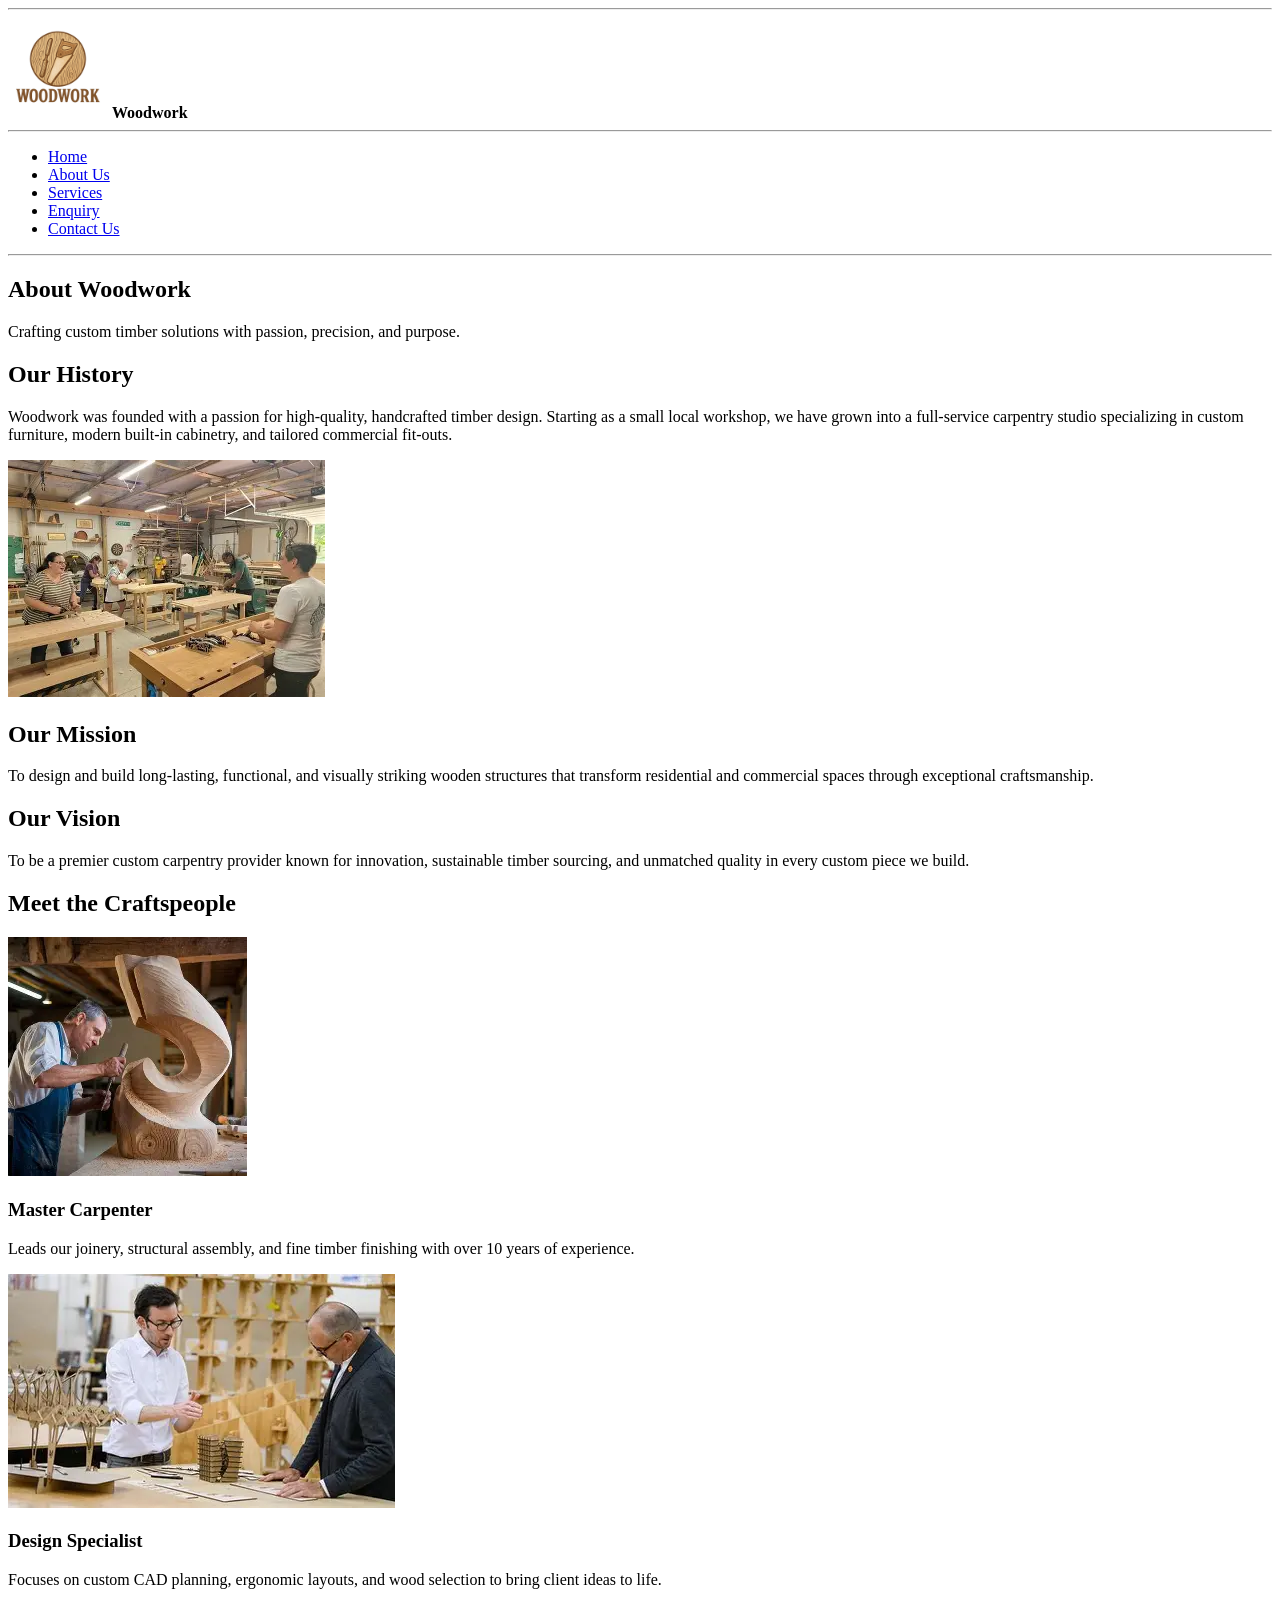
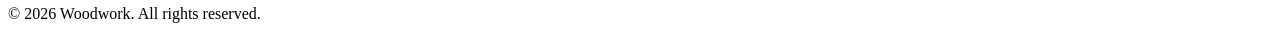
==== about.html @ cfca7d70 "changed layouts" ====
<!DOCTYPE html>
<html lang="en">
<head>
    <!-- Metadata configuration for responsive web design -->
    <meta charset="UTF-8">
    <meta name="viewport" content="width=device-width, initial-scale=1.0">
    <title>About Us | Woodwork</title>
    
</head>
<body>
<hr>
   
<!-- Navigation Header (Matches index.html structure) -->
    <header class="navbar">
        <div class="logo-container">
            <!-- Logo Image Placeholder -->
            <img src="images/logo-placeholder.png"
             alt="Woodwork Logo" class="site-logo" width="100" height="100">
            <span class="brand-name"><b>Woodwork</b></span>
        </div>
<hr>
        <!-- Aligned Navigation Menu -->
        <nav class="nav-links">
            <ul>
                <li><a href="index.html">Home</a></li>
                <li><a href="about.html" class="active">About Us</a></li>
                <li><a href="services.html">Services</a></li>
                <li><a href="enquiry.html">Enquiry</a></li>
                <li><a href="contact.html">Contact Us</a></li>
            </ul>
        </nav>
    </header>
<hr>
    <!-- Main Content Container -->
    <main>
        <!-- Page Title Banner -->
        <section class="page-header">
            <h1>About Woodwork</h1>
            <p>Crafting custom timber solutions with passion, precision, and purpose.</p>
        </section>

        <!-- Company Overview & Image Section -->
        <section class="about-overview">
            <div class="about-text">
                <h2>Our History</h2>
                <p>Woodwork was founded with a passion for high-quality, handcrafted timber design. Starting as a small local workshop, we have grown into a full-service carpentry studio specializing in custom furniture, modern built-in cabinetry, and tailored commercial fit-outs.</p>
            </div>
            <div class="about-image">
                <!-- Image Placeholder for Craftsman at work -->
                <img src="images/workshop-placeholder.jpg"
                 alt="Woodwork Workshop"
                  class="section-img">
            </div>
        </section>

        <!-- Mission & Vision Cards -->
        <section class="mission-vision-grid">
            <div class="info-card">
                <h2>Our Mission</h2>
                <p>To design and build long-lasting, functional, and visually striking wooden structures that transform residential and commercial spaces through exceptional craftsmanship.</p>
            </div>
            <div class="info-card">
                <h2>Our Vision</h2>
                <p>To be a premier custom carpentry provider known for innovation, sustainable timber sourcing, and unmatched quality in every custom piece we build.</p>
            </div>
        </section>

        <!-- Team Overview Section -->
        <section class="team-section">
            <h2>Meet the Craftspeople</h2>
            <div class="card-grid">
                
                <!-- Team Member 1 -->
                <div class="feature-card">
                    <img src="images/team1-placeholder.jpg"
                     alt="Master Craftsman"
                      class="card-img">
                    <h3>Master Carpenter</h3>
                    <p>Leads our joinery, structural assembly, and fine timber finishing with over 10 years of experience.</p>
                </div>

                <!-- Team Member 2 -->
                <div class="feature-card">
                    <img src="images/team2-placeholder.jpg"
                     alt="Design Specialist"
                      class="card-img">
                    <h3>Design Specialist</h3>
                    <p>Focuses on custom CAD planning, ergonomic layouts, and wood selection to bring client ideas to life.</p>
                </div>

            </div>
        </section>
    </main>

    <!-- Site Footer -->
    <footer>
        <p>&copy; 2026 Woodwork. All rights reserved.</p>
    </footer>
</body>
</html>
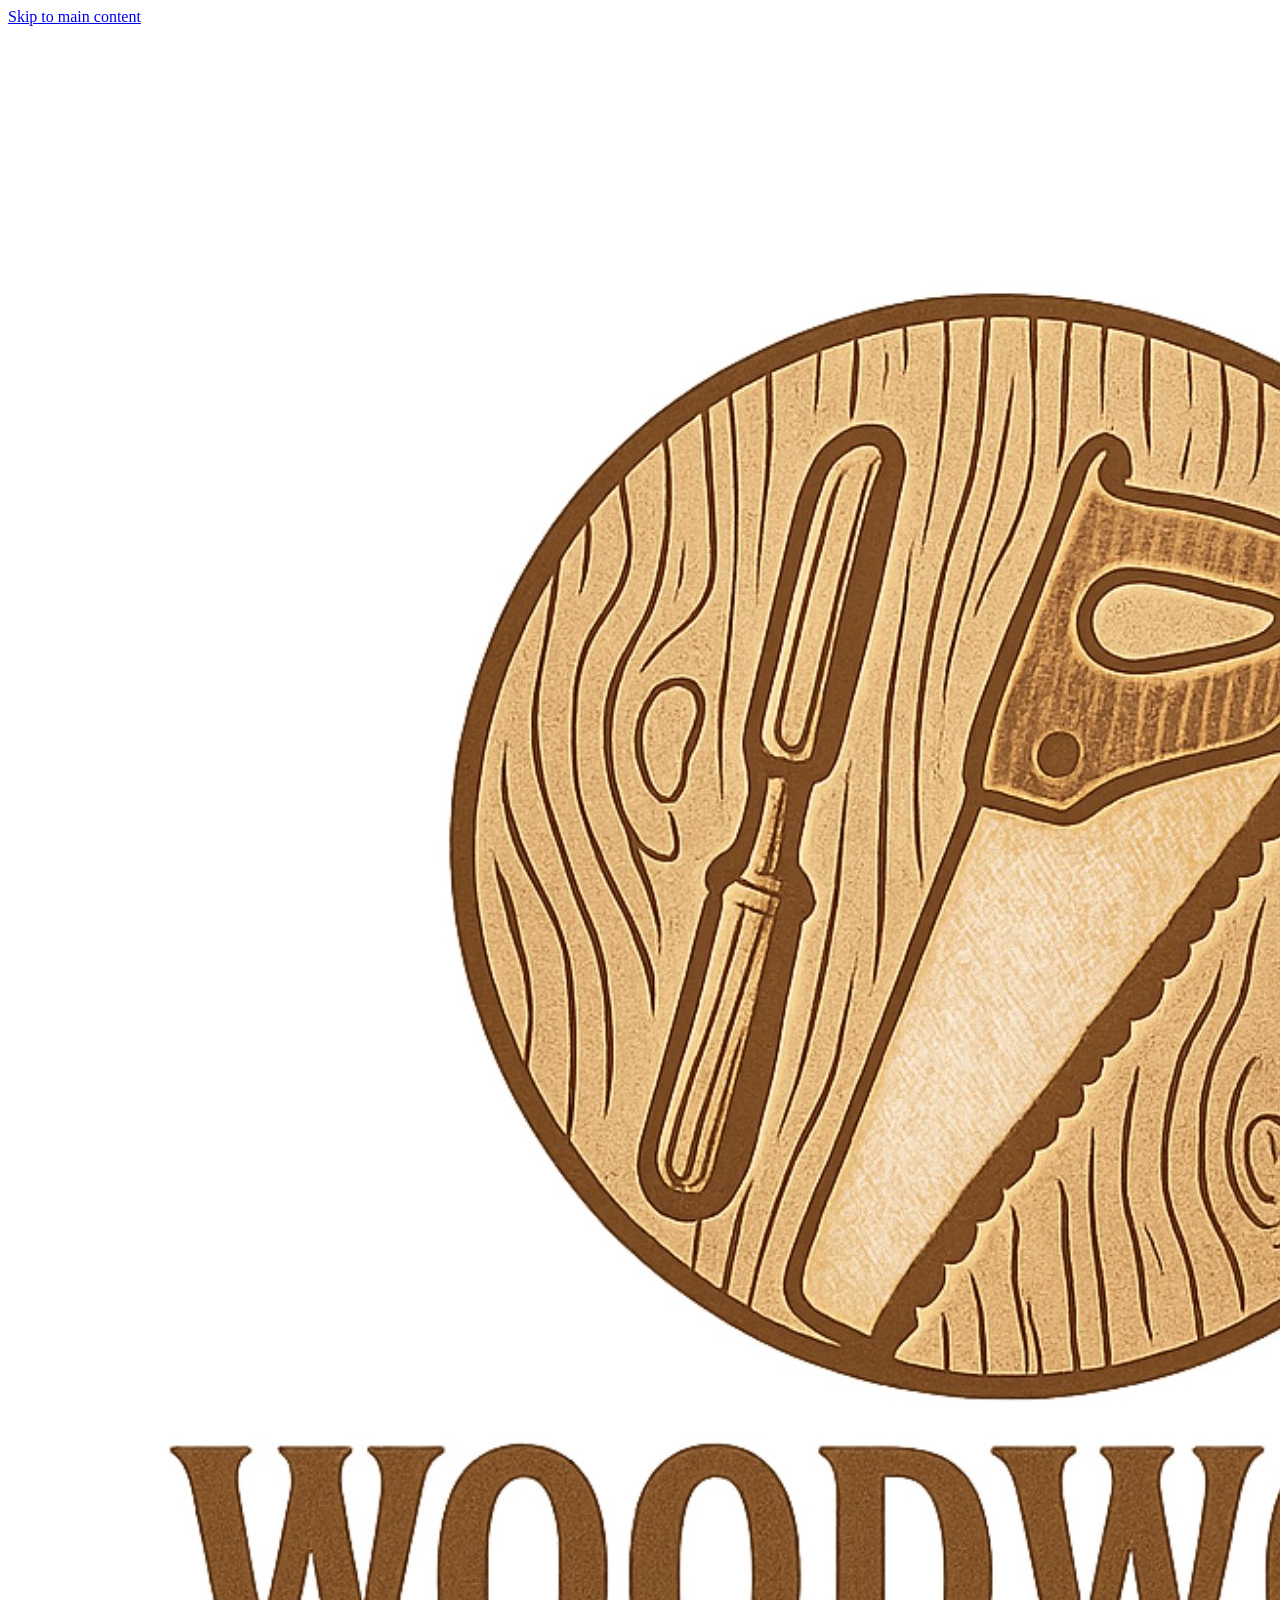
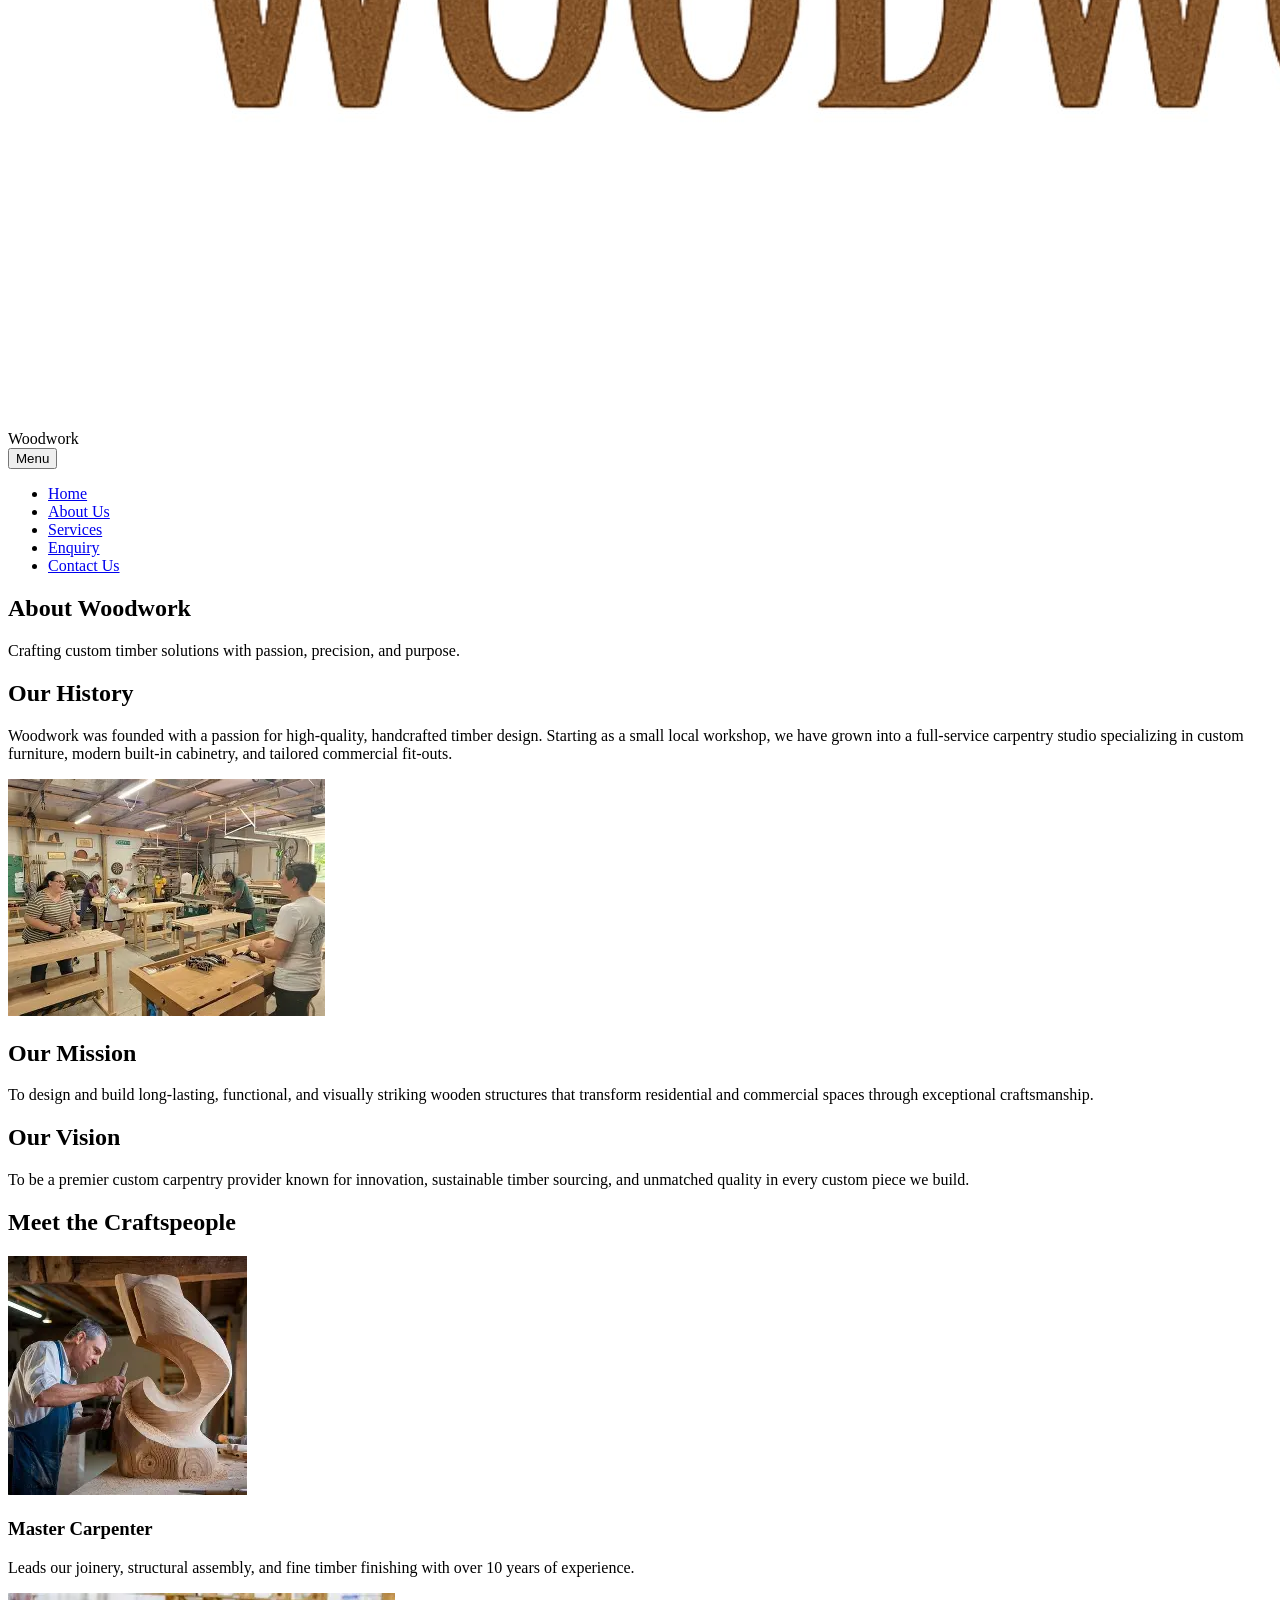
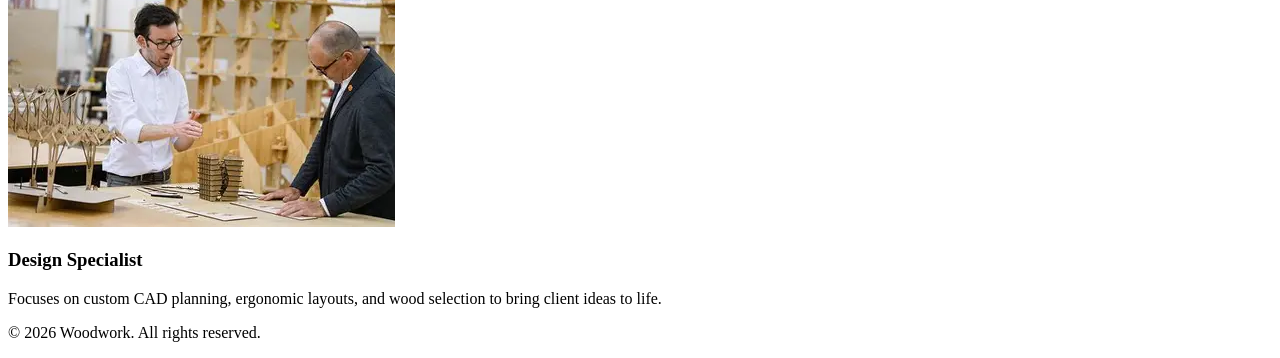
==== commit 6ee44a50: "updated to work with the css" ====
--- a/about.html
+++ b/about.html
@@ -6,33 +6,40 @@
     <meta name="viewport" content="width=device-width, initial-scale=1.0">
     <title>About Us | Woodwork</title>
     
+    <!-- External CSS link for styling -->
+    <link rel="stylesheet" href="css/styles.css">
 </head>
 <body>
-<hr>
-   
-<!-- Navigation Header (Matches index.html structure) -->
+
+    <a class="skip-link" href="#main-content">Skip to main content</a>
+
+    <!-- Navigation Header (Matches index.html structure) -->
     <header class="navbar">
         <div class="logo-container">
             <!-- Logo Image Placeholder -->
-            <img src="images/logo-placeholder.png"
-             alt="Woodwork Logo" class="site-logo" width="100" height="100">
-            <span class="brand-name"><b>Woodwork</b></span>
+            <img src="images/logo-placeholder.png" alt="Woodwork Logo" class="site-logo">
+            <span class="brand-name">Woodwork</span>
         </div>
-<hr>
+
+        <button class="menu-toggle" type="button" aria-expanded="false" aria-controls="main-navigation">
+            <span class="menu-icon" aria-hidden="true"><span></span><span></span><span></span></span>
+            <span class="menu-label">Menu</span>
+        </button>
+
         <!-- Aligned Navigation Menu -->
-        <nav class="nav-links">
+        <nav class="nav-links" id="main-navigation" aria-label="Main navigation">
             <ul>
                 <li><a href="index.html">Home</a></li>
-                <li><a href="about.html" class="active">About Us</a></li>
+                <li><a href="about.html" class="active" aria-current="page">About Us</a></li>
                 <li><a href="services.html">Services</a></li>
                 <li><a href="enquiry.html">Enquiry</a></li>
                 <li><a href="contact.html">Contact Us</a></li>
             </ul>
         </nav>
     </header>
-<hr>
+
     <!-- Main Content Container -->
-    <main>
+    <main id="main-content">
         <!-- Page Title Banner -->
         <section class="page-header">
             <h1>About Woodwork</h1>
@@ -46,10 +53,8 @@
                 <p>Woodwork was founded with a passion for high-quality, handcrafted timber design. Starting as a small local workshop, we have grown into a full-service carpentry studio specializing in custom furniture, modern built-in cabinetry, and tailored commercial fit-outs.</p>
             </div>
             <div class="about-image">
-                <!-- Image Placeholder for Craftsman at work -->
-                <img src="images/workshop-placeholder.jpg"
-                 alt="Woodwork Workshop"
-                  class="section-img">
+                <!-- Image Placeholder for Workshop or Craftsman at work -->
+                <img src="images/workshop-placeholder.jpg" alt="Woodwork Workshop" class="section-img">
             </div>
         </section>
 
@@ -72,18 +77,14 @@
                 
                 <!-- Team Member 1 -->
                 <div class="feature-card">
-                    <img src="images/team1-placeholder.jpg"
-                     alt="Master Craftsman"
-                      class="card-img">
+                    <img src="images/team1-placeholder.jpg" alt="Master Craftsman" class="card-img">
                     <h3>Master Carpenter</h3>
                     <p>Leads our joinery, structural assembly, and fine timber finishing with over 10 years of experience.</p>
                 </div>
 
                 <!-- Team Member 2 -->
                 <div class="feature-card">
-                    <img src="images/team2-placeholder.jpg"
-                     alt="Design Specialist"
-                      class="card-img">
+                    <img src="images/team2-placeholder.jpg" alt="Design Specialist" class="card-img">
                     <h3>Design Specialist</h3>
                     <p>Focuses on custom CAD planning, ergonomic layouts, and wood selection to bring client ideas to life.</p>
                 </div>
@@ -96,5 +97,8 @@
     <footer>
         <p>&copy; 2026 Woodwork. All rights reserved.</p>
     </footer>
+
+    <!-- External JavaScript file -->
+    <script src="js/main.js"></script>
 </body>
 </html>
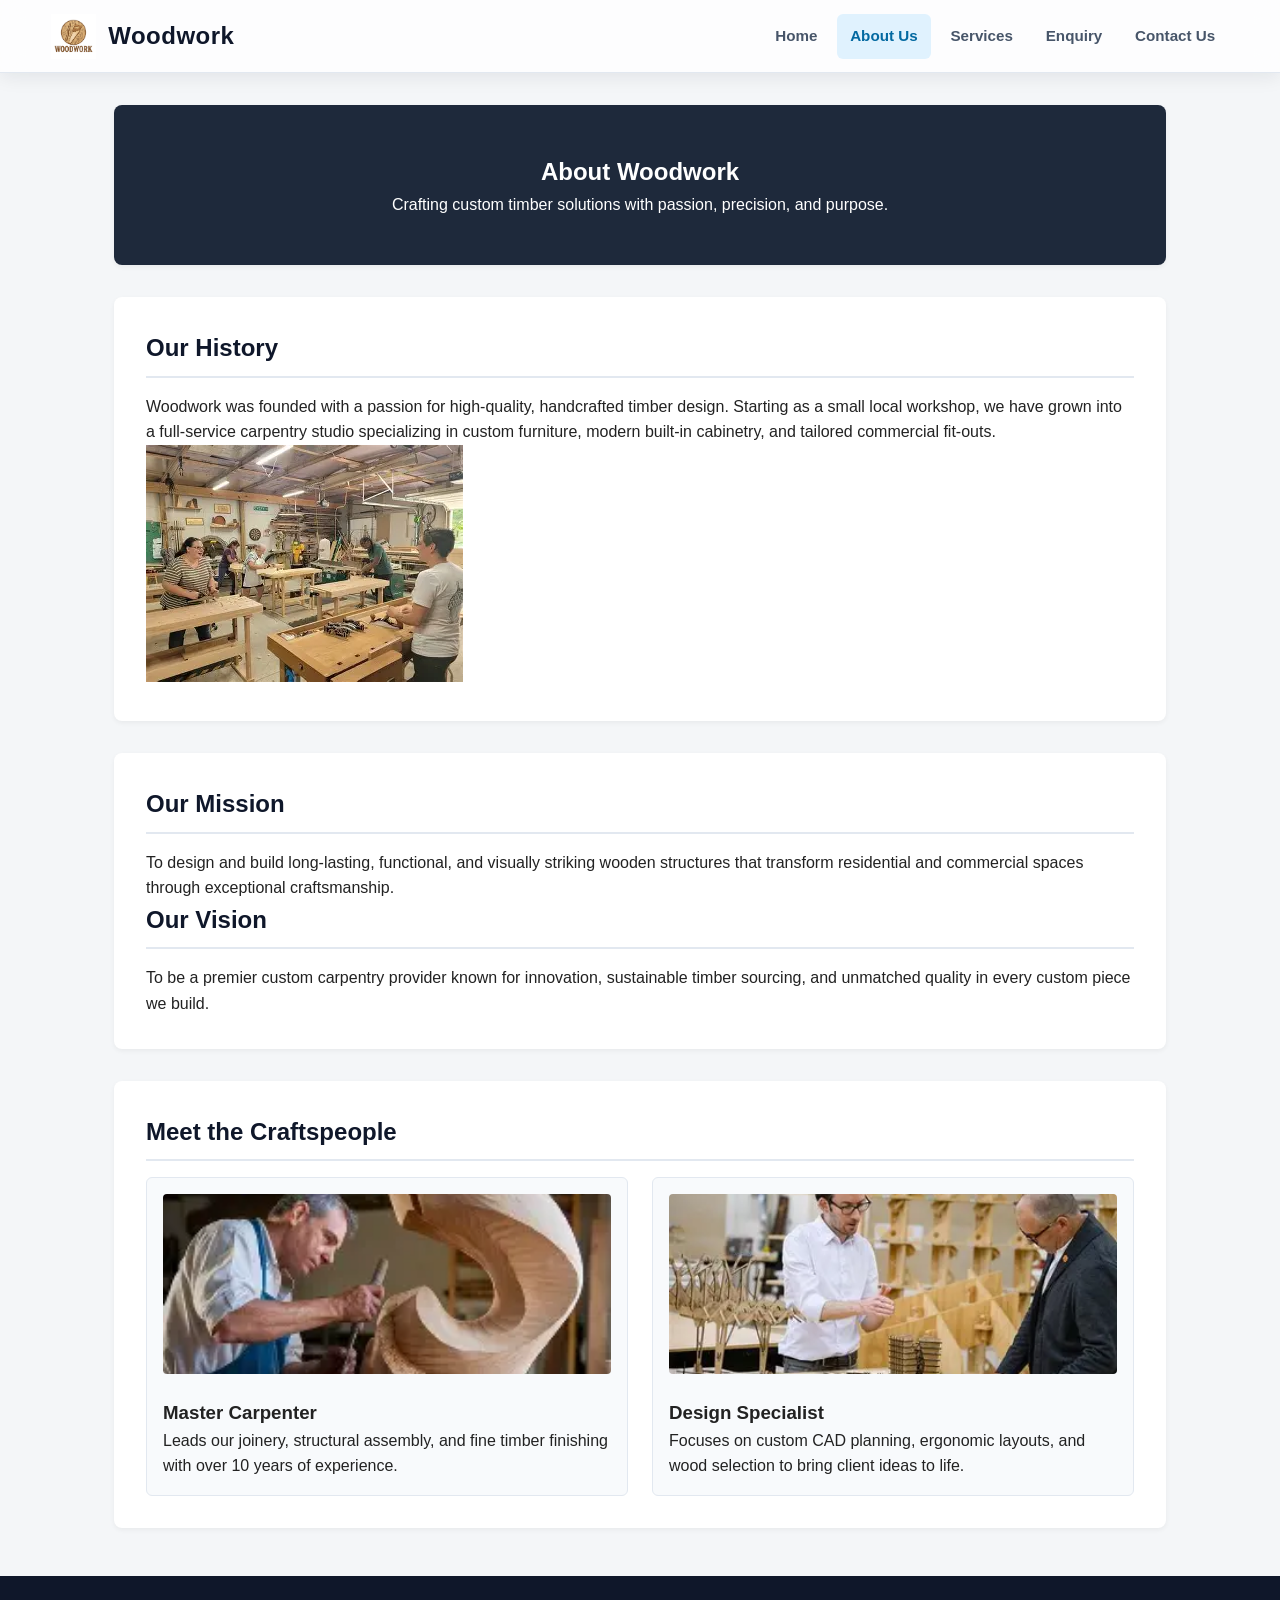
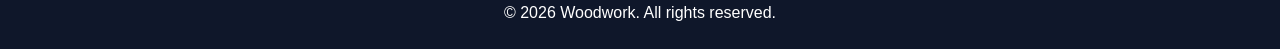
==== commit d2dbae02: "fixed some errors to the css" ====
--- a/about.html
+++ b/about.html
@@ -21,10 +21,11 @@
             <span class="brand-name">Woodwork</span>
         </div>
 
-        <button class="menu-toggle" type="button" aria-expanded="false" aria-controls="main-navigation">
+        <input class="menu-checkbox" type="checkbox" id="menu-toggle" aria-label="Toggle navigation menu">
+        <label class="menu-toggle" for="menu-toggle">
             <span class="menu-icon" aria-hidden="true"><span></span><span></span><span></span></span>
             <span class="menu-label">Menu</span>
-        </button>
+        </label>
 
         <!-- Aligned Navigation Menu -->
         <nav class="nav-links" id="main-navigation" aria-label="Main navigation">
@@ -98,7 +99,5 @@
         <p>&copy; 2026 Woodwork. All rights reserved.</p>
     </footer>
 
-    <!-- External JavaScript file -->
-    <script src="js/main.js"></script>
 </body>
 </html>
--- a/css/styles.css
+++ b/css/styles.css
@@ -0,0 +1,423 @@
+
+/* Global reset: keeps spacing and sizing consistent across browsers. */
+* {
+    box-sizing: border-box;
+    margin: 0;
+    padding: 0;
+}
+
+/* Base page text and background colours. */
+body {
+    font-family: 'Aptos', 'Segoe UI', sans-serif;
+    line-height: 1.6;
+    color: #222222;
+    background-color: #f4f6f8;
+}
+
+.skip-link {
+    position: absolute;
+    left: 1rem;
+    top: -4rem;
+    z-index: 1100;
+    padding: 0.75rem 1rem;
+    background: #0f172a;
+    color: #ffffff;
+    font-weight: 700;
+    text-decoration: none;
+    border-radius: 4px;
+}
+
+.skip-link:focus {
+    top: 1rem;
+}
+
+a:focus-visible,
+button:focus-visible,
+input:focus-visible,
+select:focus-visible,
+textarea:focus-visible,
+iframe:focus-visible {
+    outline: 3px solid #f59e0b;
+    outline-offset: 3px;
+}
+
+/* Sticky site header and desktop navigation layout. */
+.navbar {
+    background-color: rgba(255, 255, 255, 0.78);
+    -webkit-backdrop-filter: blur(12px);
+    backdrop-filter: blur(12px);
+    display: flex;
+    justify-content: space-between;
+    align-items: center;
+    gap: 2rem;
+    padding: 0.85rem clamp(1rem, 4vw, 4rem);
+    border-bottom: 1px solid #e2e8f0;
+    box-shadow: 0 4px 18px rgba(15, 23, 42, 0.08);
+    position: sticky;
+    top: 0;
+    z-index: 1000;
+}
+
+/* Logo image and brand name inside the header. */
+.logo-container {
+    display: flex;
+    align-items: center;
+    gap: 0.75rem;
+}
+
+.site-logo {
+    height: 45px;
+    width: auto;
+}
+
+.brand-name {
+    font-size: 1.5rem;
+    font-weight: bold;
+    color: #0f172a;
+    letter-spacing: 0.5px;
+}
+
+/* Desktop navigation links. */
+.nav-links ul {
+    display: flex;
+    list-style: none;
+    align-items: center;
+    gap: 0.35rem;
+}
+
+.nav-links a {
+    display: block;
+    text-decoration: none;
+    color: #475569;
+    font-weight: 600;
+    font-size: 0.95rem;
+    padding: 0.65rem 0.85rem;
+    border-radius: 6px;
+    transition: color 0.2s ease, background-color 0.2s ease;
+}
+
+.nav-links a:hover, 
+.nav-links a.active {
+    color: #0369a1;
+    background-color: #e0f2fe;
+}
+
+/* CSS-only mobile menu control; hidden until the phone breakpoint. */
+.menu-checkbox {
+    position: absolute;
+    opacity: 0;
+    pointer-events: none;
+}
+
+.menu-toggle {
+    display: none;
+    align-items: center;
+    gap: 0.55rem;
+    padding: 0.55rem 0.7rem;
+    border: 1px solid #cbd5e1;
+    border-radius: 6px;
+    background: #ffffff;
+    color: #0f172a;
+    font: inherit;
+    font-weight: 700;
+    cursor: pointer;
+}
+
+/* Three lines used to create the hamburger menu icon. */
+.menu-icon {
+    display: grid;
+    gap: 4px;
+}
+
+.menu-icon span {
+    display: block;
+    width: 19px;
+    height: 2px;
+    background: #0f172a;
+    transition: transform 0.2s ease, opacity 0.2s ease;
+}
+
+/* Changes the hamburger icon into an X when the menu is open. */
+.menu-checkbox:checked + .menu-toggle .menu-icon span:nth-child(1) {
+    transform: translateY(6px) rotate(45deg);
+}
+
+.menu-checkbox:checked + .menu-toggle .menu-icon span:nth-child(2) {
+    opacity: 0;
+}
+
+.menu-checkbox:checked + .menu-toggle .menu-icon span:nth-child(3) {
+    transform: translateY(-6px) rotate(-45deg);
+}
+
+/* Homepage hero banner and its background image. */
+.hero-banner {
+    background: linear-gradient(rgba(15, 23, 42, 0.48), rgba(15, 23, 42, 0.48)), url('../images/workshop-placeholder.jpg');
+    background-size: cover;
+    background-position: center;
+    color: #ffffff;
+    text-align: center;
+    padding: 5rem 1.5rem;
+}
+
+/* Text sizing inside the homepage hero. */
+.hero-content h1 {
+    font-size: 2.5rem;
+    margin-bottom: 1rem;
+}
+
+.hero-content p {
+    font-size: 1.2rem;
+    margin-bottom: 1.5rem;
+}
+
+/* Main call-to-action link and hover state. */
+.cta-button {
+    display: inline-block;
+    background-color: #0284c7;
+    color: #ffffff;
+    padding: 0.8rem 1.8rem;
+    text-decoration: none;
+    border-radius: 4px;
+    font-weight: bold;
+    transition: background-color 0.3s ease;
+}
+
+.cta-button:hover {
+    background-color: #0369a1;
+}
+
+/* Header banner used on the inner pages. */
+.page-header {
+    background-color: #1e293b;
+    color: #ffffff;
+    text-align: center;
+    padding: 3rem 1.5rem;
+}
+
+/* Width and spacing for the main page content. */
+main {
+    max-width: 1100px;
+    margin: 2rem auto;
+    padding: 0 1.5rem;
+}
+
+/* Shared white panel style for page sections. */
+section {
+    background: #ffffff;
+    padding: 2rem;
+    margin-bottom: 2rem;
+    border-radius: 8px;
+    box-shadow: 0 2px 5px rgba(0,0,0,0.05);
+}
+
+/* Section headings and underline. */
+h2 {
+    color: #0f172a;
+    margin-bottom: 1rem;
+    border-bottom: 2px solid #e2e8f0;
+    padding-bottom: 0.5rem;
+}
+
+/* Responsive grid used for service, team, and content cards. */
+.card-grid {
+    display: grid;
+    grid-template-columns: repeat(auto-fit, minmax(280px, 1fr));
+    gap: 1.5rem;
+    margin-top: 1rem;
+}
+
+/* Individual card appearance. */
+.feature-card {
+    background: #f8fafc;
+    border: 1px solid #e2e8f0;
+    border-radius: 6px;
+    padding: 1rem;
+}
+
+/* Images inside cards. */
+.card-img {
+    width: 100%;
+    height: 180px;
+    object-fit: cover;
+    border-radius: 4px;
+    margin-bottom: 1rem;
+}
+
+/* Responsive grid for the location maps. */
+.map-grid {
+    display: grid;
+    grid-template-columns: repeat(2, minmax(0, 1fr));
+    gap: 1.5rem;
+}
+
+/* Individual map panel and location title. */
+.map-location h3 {
+    margin-bottom: 0.75rem;
+    color: #0f172a;
+}
+
+/* Keeps each embedded map at a stable, responsive size. */
+.map-container {
+    position: relative;
+    height: 280px;
+    overflow: hidden;
+    border-radius: 6px;
+    border: 1px solid #e2e8f0;
+}
+
+.map-container iframe {
+    width: 100%;
+    height: 100%;
+    border: 0;
+}
+
+/* Allows wide tables to scroll horizontally on small screens. */
+.table-container {
+    overflow-x: auto;
+}
+
+/* Services pricing table layout. */
+.services-table {
+    width: 100%;
+    border-collapse: collapse;
+    margin-top: 1rem;
+}
+
+.services-table th, 
+.services-table td {
+    padding: 0.75rem 1rem;
+    text-align: left;
+    border: 1px solid #e2e8f0;
+}
+
+.services-table th {
+    background-color: #0f172a;
+    color: #ffffff;
+}
+
+/* Form field spacing and label styling. */
+.form-group {
+    margin-bottom: 1.25rem;
+}
+
+.form-group label {
+    display: block;
+    font-weight: bold;
+    margin-bottom: 0.5rem;
+}
+
+.form-group input,
+.form-group select,
+.form-group textarea {
+    width: 100%;
+    padding: 0.75rem;
+    border: 1px solid #cbd5e1;
+    border-radius: 4px;
+    font-size: 1rem;
+}
+
+.form-group input:focus,
+.form-group select:focus,
+.form-group textarea:focus {
+    border-color: #0284c7;
+    box-shadow: 0 0 0 3px rgba(2, 132, 199, 0.18);
+}
+
+.form-status {
+    min-height: 1.6rem;
+    margin-top: 1rem;
+    color: #166534;
+    font-weight: 700;
+}
+
+/* Form submit button and hover state. */
+.submit-btn {
+    background-color: #0284c7;
+    color: #ffffff;
+    border: none;
+    padding: 0.8rem 2rem;
+    font-size: 1rem;
+    border-radius: 4px;
+    cursor: pointer;
+}
+
+.submit-btn:hover {
+    background-color: #0369a1;
+}
+
+.cta-button:focus-visible,
+.submit-btn:focus-visible,
+.menu-toggle:focus-visible,
+.menu-checkbox:focus-visible + .menu-toggle {
+    outline-color: #f59e0b;
+}
+
+/* Footer styling. */
+footer {
+    text-align: center;
+    background-color: #0f172a;
+    color: #ffffff;
+    padding: 1.5rem;
+    margin-top: 3rem;
+}
+
+/* Phone layout: replaces the desktop links with a collapsible menu. */
+@media (max-width: 768px) {
+    .navbar {
+        flex-wrap: wrap;
+        gap: 0;
+    }
+
+    .menu-toggle {
+        display: inline-flex;
+    }
+
+    .nav-links {
+        display: block;
+        flex-basis: 100%;
+        max-height: 0;
+        overflow: hidden;
+        background-color: rgba(255, 255, 255, 0.86);
+        -webkit-backdrop-filter: blur(12px);
+        backdrop-filter: blur(12px);
+        box-shadow: 0 4px 12px rgba(15, 23, 42, 0.08);
+        padding-top: 0;
+        opacity: 0;
+        visibility: hidden;
+        transition: max-height 0.25s ease, padding-top 0.25s ease, opacity 0.2s ease, visibility 0.25s ease;
+    }
+
+    .menu-checkbox:checked ~ .nav-links {
+        max-height: 20rem;
+        padding-top: 0.75rem;
+        opacity: 1;
+        visibility: visible;
+    }
+
+    .nav-links ul {
+        display: grid;
+        gap: 0.25rem;
+        padding-bottom: 0.25rem;
+    }
+
+    .nav-links a {
+        padding: 0.8rem 0.9rem;
+    }
+
+    .site-logo {
+        height: 38px;
+    }
+
+    .brand-name {
+        font-size: 1.25rem;
+    }
+
+    .map-grid {
+        grid-template-columns: 1fr;
+    }
+
+    .map-container {
+        height: 240px;
+    }
+}
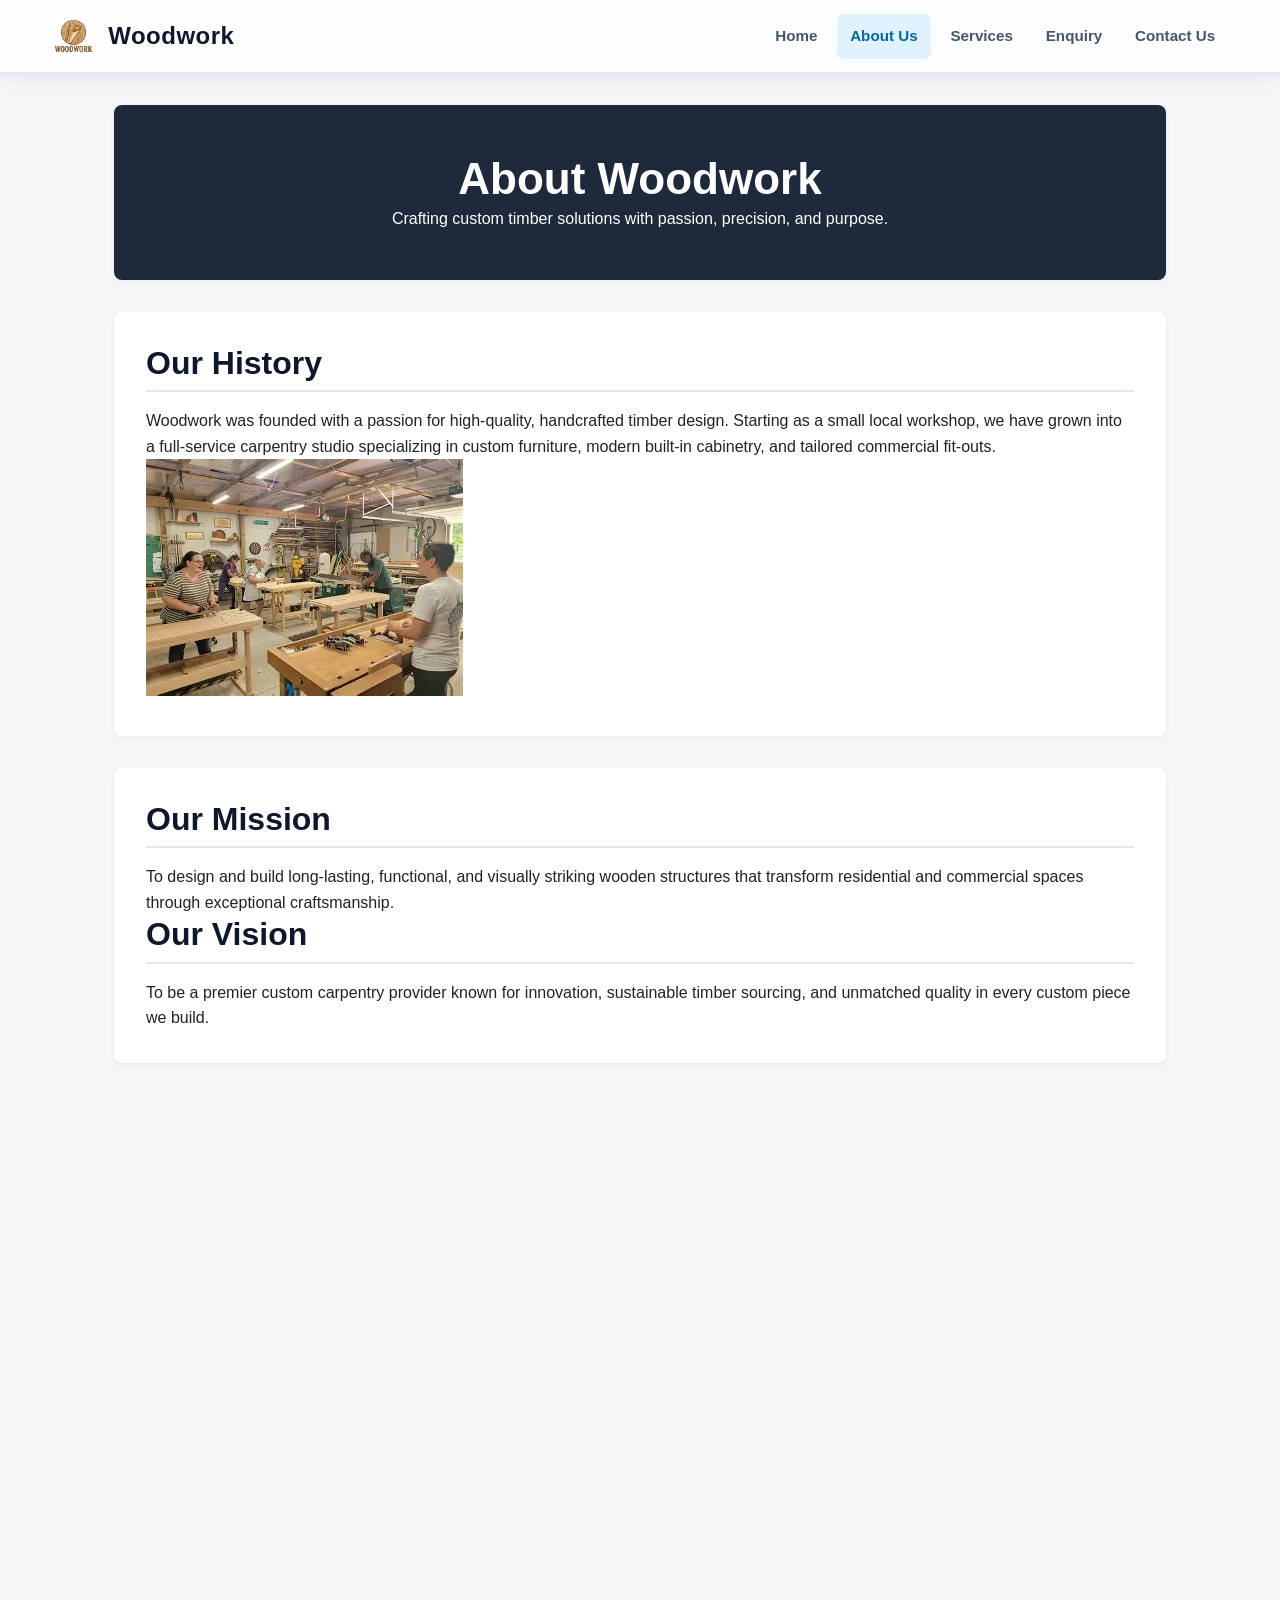
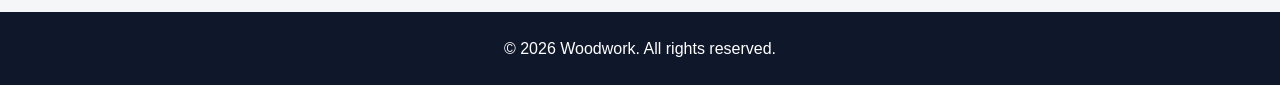
==== commit 14a70463: "added a js file upgradede the other html filesc" ====
--- a/about.html
+++ b/about.html
@@ -4,10 +4,21 @@
     <!-- Metadata configuration for responsive web design -->
     <meta charset="UTF-8">
     <meta name="viewport" content="width=device-width, initial-scale=1.0">
+    <meta name="description" content="Learn about Woodwork, our workshop heritage, skilled team, and commitment to handcrafted timber design.">
+    <meta name="keywords" content="about Woodwork, carpentry studio, custom joinery, woodworking team, workshop heritage">
+    <meta name="author" content="Woodwork">
+    <meta name="robots" content="index, follow">
+    <meta property="og:title" content="About Woodwork | Custom Carpentry Studio">
+    <meta property="og:description" content="A skilled woodworking team delivering handcrafted cabinetry, furniture, and fit-outs with precision and care.">
+    <meta property="og:type" content="website">
+    <meta property="og:image" content="images/workshop-placeholder.jpg">
+    <meta name="theme-color" content="#0f172a">
+    <meta http-equiv="Content-Security-Policy" content="default-src 'self'; img-src 'self' data:; style-src 'self'; script-src 'self'; frame-src https://www.google.com https://www.youtube.com; object-src 'none'; base-uri 'self'; form-action 'self'">
     <title>About Us | Woodwork</title>
     
     <!-- External CSS link for styling -->
     <link rel="stylesheet" href="css/styles.css">
+    <script src="js/site.js" defer></script>
 </head>
 <body>
 
@@ -17,7 +28,7 @@
     <header class="navbar">
         <div class="logo-container">
             <!-- Logo Image Placeholder -->
-            <img src="images/logo-placeholder.png" alt="Woodwork Logo" class="site-logo">
+            <img src="images/logo-placeholder.png" alt="Woodwork Logo" class="site-logo" width="160" height="45" decoding="async">
             <span class="brand-name">Woodwork</span>
         </div>
 
@@ -48,14 +59,14 @@
         </section>
 
         <!-- Company Overview & Image Section -->
-        <section class="about-overview">
+        <section class="about-overview reveal-on-scroll">
             <div class="about-text">
                 <h2>Our History</h2>
                 <p>Woodwork was founded with a passion for high-quality, handcrafted timber design. Starting as a small local workshop, we have grown into a full-service carpentry studio specializing in custom furniture, modern built-in cabinetry, and tailored commercial fit-outs.</p>
             </div>
             <div class="about-image">
                 <!-- Image Placeholder for Workshop or Craftsman at work -->
-                <img src="images/workshop-placeholder.jpg" alt="Woodwork Workshop" class="section-img">
+                <img src="images/workshop-placeholder.jpg" alt="Woodwork Workshop" class="section-img" loading="lazy" decoding="async" data-lightbox>
             </div>
         </section>
 
@@ -72,22 +83,28 @@
         </section>
 
         <!-- Team Overview Section -->
-        <section class="team-section">
+        <section class="team-section reveal-on-scroll">
             <h2>Meet the Craftspeople</h2>
             <div class="card-grid">
                 
                 <!-- Team Member 1 -->
                 <div class="feature-card">
-                    <img src="images/team1-placeholder.jpg" alt="Master Craftsman" class="card-img">
-                    <h3>Master Carpenter</h3>
-                    <p>Leads our joinery, structural assembly, and fine timber finishing with over 10 years of experience.</p>
+                    <img src="images/team1-placeholder.jpg" alt="Master Craftsman" class="card-img" loading="lazy" decoding="async" data-lightbox>
+                    <button class="toggle-content-btn" type="button" aria-controls="team-card-detail-1" aria-expanded="true" hidden>Hide details</button>
+                    <div class="card-details" id="team-card-detail-1">
+                        <h3>Master Carpenter</h3>
+                        <p>Leads our joinery, structural assembly, and fine timber finishing with over 10 years of experience.</p>
+                    </div>
                 </div>
 
                 <!-- Team Member 2 -->
                 <div class="feature-card">
-                    <img src="images/team2-placeholder.jpg" alt="Design Specialist" class="card-img">
-                    <h3>Design Specialist</h3>
-                    <p>Focuses on custom CAD planning, ergonomic layouts, and wood selection to bring client ideas to life.</p>
+                    <img src="images/team2-placeholder.jpg" alt="Design Specialist" class="card-img" loading="lazy" decoding="async" data-lightbox>
+                    <button class="toggle-content-btn" type="button" aria-controls="team-card-detail-2" aria-expanded="true" hidden>Hide details</button>
+                    <div class="card-details" id="team-card-detail-2">
+                        <h3>Design Specialist</h3>
+                        <p>Focuses on custom CAD planning, ergonomic layouts, and wood selection to bring client ideas to life.</p>
+                    </div>
                 </div>
 
             </div>
@@ -96,7 +113,7 @@
 
     <!-- Site Footer -->
     <footer>
-        <p>&copy; 2026 Woodwork. All rights reserved.</p>
+        <p>&copy; <span data-current-year></span> Woodwork. All rights reserved.</p>
     </footer>
 
 </body>
--- a/css/styles.css
+++ b/css/styles.css
@@ -4,6 +4,10 @@
     box-sizing: border-box;
     margin: 0;
     padding: 0;
+}
+
+:root {
+    font-size: 100%;
 }
 
 /* Base page text and background colours. */
@@ -12,6 +16,24 @@
     line-height: 1.6;
     color: #222222;
     background-color: #f4f6f8;
+}
+
+h1,
+h2,
+h3 {
+    line-height: 1.2;
+}
+
+h1 {
+    font-size: clamp(1.8rem, 4vw, 2.75rem);
+}
+
+h2 {
+    font-size: clamp(1.35rem, 2.5vw, 2rem);
+}
+
+h3 {
+    font-size: clamp(1.1rem, 2vw, 1.35rem);
 }
 
 .skip-link {
@@ -162,12 +184,11 @@
 
 /* Text sizing inside the homepage hero. */
 .hero-content h1 {
-    font-size: 2.5rem;
     margin-bottom: 1rem;
 }
 
 .hero-content p {
-    font-size: 1.2rem;
+    font-size: clamp(1rem, 2vw, 1.2rem);
     margin-bottom: 1.5rem;
 }
 
@@ -199,19 +220,19 @@
 main {
     max-width: 1100px;
     margin: 2rem auto;
-    padding: 0 1.5rem;
+    padding: 0 clamp(1rem, 3vw, 1.5rem);
 }
 
 /* Shared white panel style for page sections. */
 section {
     background: #ffffff;
-    padding: 2rem;
+    padding: clamp(1.25rem, 3vw, 2rem);
     margin-bottom: 2rem;
     border-radius: 8px;
     box-shadow: 0 2px 5px rgba(0,0,0,0.05);
 }
 
-/* Section headings and underline. */
+/* Section headings and underline */
 h2 {
     color: #0f172a;
     margin-bottom: 1rem;
@@ -327,8 +348,48 @@
 .form-status {
     min-height: 1.6rem;
     margin-top: 1rem;
+    font-weight: 700;
     color: #166534;
-    font-weight: 700;
+}
+
+.form-status.success {
+    color: #166534;
+}
+
+.form-status.error {
+    color: #b91c1c;
+}
+
+.video-section {
+    margin-top: 2rem;
+}
+
+.video-wrapper {
+    position: relative;
+    width: 100%;
+    max-width: 900px;
+    margin: 1.25rem auto 0;
+    aspect-ratio: 16 / 9;
+    overflow: hidden;
+    border-radius: 8px;
+    box-shadow: 0 8px 24px rgba(15, 23, 42, 0.12);
+}
+
+.video-wrapper iframe {
+    width: 100%;
+    height: 100%;
+    border: 0;
+}
+
+.reveal-on-scroll {
+    opacity: 0;
+    transform: translateY(18px);
+    transition: opacity 0.45s ease, transform 0.45s ease;
+}
+
+.reveal-on-scroll.is-visible {
+    opacity: 1;
+    transform: translateY(0);
 }
 
 /* Form submit button and hover state. */
@@ -405,6 +466,34 @@
         padding: 0.8rem 0.9rem;
     }
 
+    main {
+        margin-top: 1.25rem;
+        margin-bottom: 1.25rem;
+    }
+
+    .hero-banner {
+        padding: clamp(3rem, 12vw, 5rem) 1rem;
+    }
+
+    .page-header {
+        padding: clamp(2rem, 8vw, 3rem) 1rem;
+    }
+
+    .hero-content p,
+    .page-header p {
+        font-size: 1rem;
+    }
+
+    .feature-card {
+        padding: 0.85rem;
+    }
+
+    .services-table th,
+    .services-table td {
+        padding: 0.65rem 0.75rem;
+        font-size: 0.95rem;
+    }
+
     .site-logo {
         height: 38px;
     }
@@ -418,6 +507,6 @@
     }
 
     .map-container {
-        height: 240px;
-    }
-}
+        height: clamp(210px, 60vw, 240px);
+    }
+}
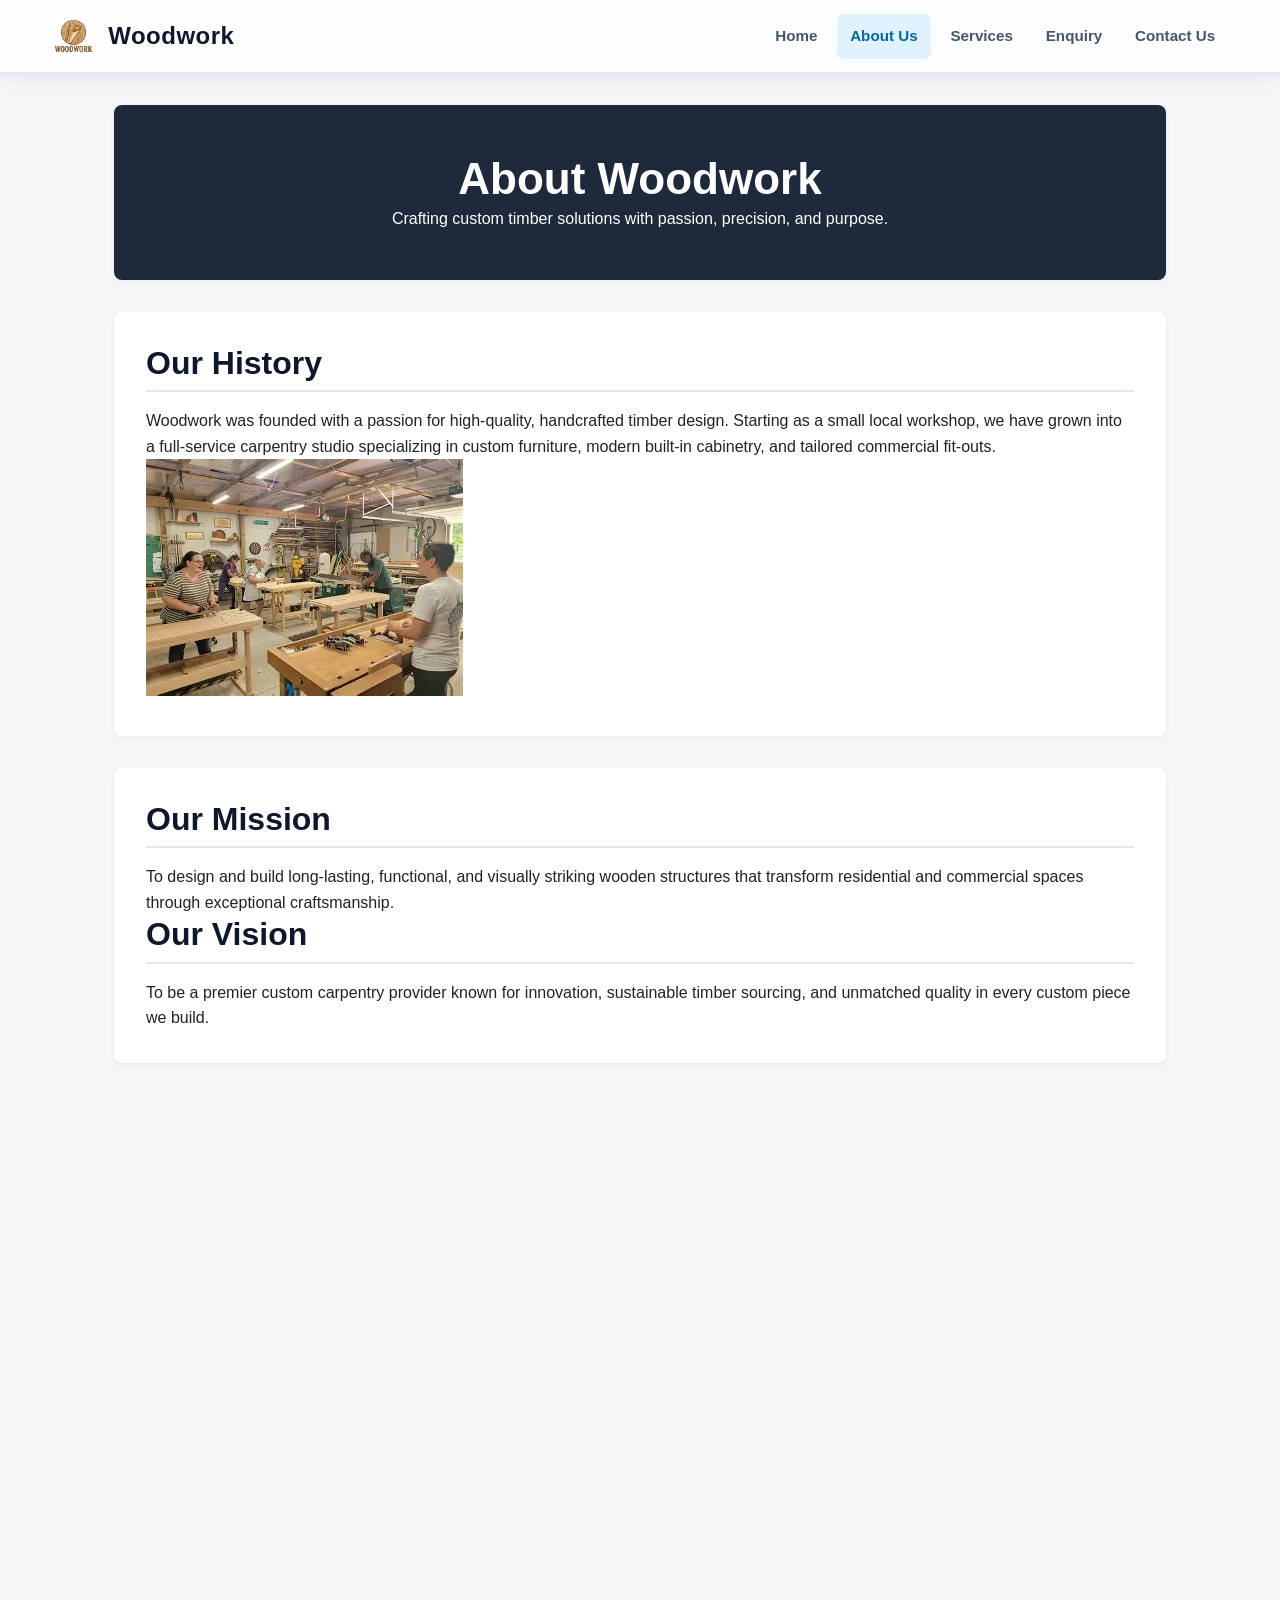
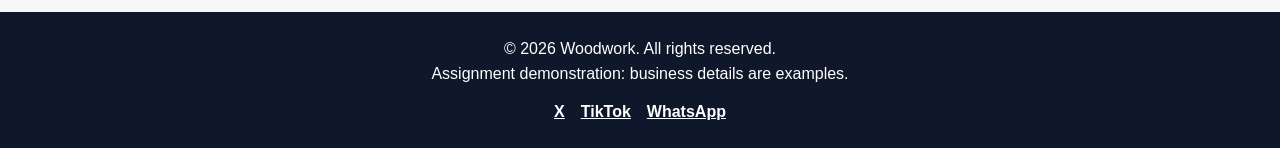
==== commit 8fa936c2: "added SEO" ====
--- a/about.html
+++ b/about.html
@@ -11,7 +11,13 @@
     <meta property="og:title" content="About Woodwork | Custom Carpentry Studio">
     <meta property="og:description" content="A skilled woodworking team delivering handcrafted cabinetry, furniture, and fit-outs with precision and care.">
     <meta property="og:type" content="website">
-    <meta property="og:image" content="images/workshop-placeholder.jpg">
+    <meta property="og:url" content="https://woodwork.co.za/about.html">
+    <meta property="og:image" content="https://woodwork.co.za/images/workshop-placeholder.jpg">
+    <meta name="twitter:card" content="summary_large_image">
+    <meta name="twitter:title" content="About Woodwork | Custom Carpentry Studio">
+    <meta name="twitter:description" content="A skilled woodworking team delivering handcrafted cabinetry, furniture, and fit-outs with precision and care.">
+    <meta name="twitter:site" content="@KgopotsoNg26329">
+    <link rel="canonical" href="https://woodwork.co.za/about.html">
     <meta name="theme-color" content="#0f172a">
     <meta http-equiv="Content-Security-Policy" content="default-src 'self'; img-src 'self' data:; style-src 'self'; script-src 'self'; frame-src https://www.google.com https://www.youtube.com; object-src 'none'; base-uri 'self'; form-action 'self'">
     <title>About Us | Woodwork</title>
@@ -28,7 +34,7 @@
     <header class="navbar">
         <div class="logo-container">
             <!-- Logo Image Placeholder -->
-            <img src="images/logo-placeholder.png" alt="Woodwork Logo" class="site-logo" width="160" height="45" decoding="async">
+            <img src="images/logo-placeholder.png" alt="Woodwork Logo" class="site-logo" width="45" height="45" decoding="async">
             <span class="brand-name">Woodwork</span>
         </div>
 
@@ -114,6 +120,12 @@
     <!-- Site Footer -->
     <footer>
         <p>&copy; <span data-current-year></span> Woodwork. All rights reserved.</p>
+        <p>Assignment demonstration: business details are examples.</p>
+        <nav class="social-links" aria-label="Social media">
+            <a href="https://x.com/KgopotsoNg26329" target="_blank" rel="noopener noreferrer">X</a>
+            <a href="https://www.tiktok.com/@kgopotso4560" target="_blank" rel="noopener noreferrer">TikTok</a>
+            <a href="https://wa.me/27763648256" target="_blank" rel="noopener noreferrer">WhatsApp</a>
+        </nav>
     </footer>
 
 </body>
--- a/css/styles.css
+++ b/css/styles.css
@@ -265,6 +265,89 @@
     margin-bottom: 1rem;
 }
 
+img[data-lightbox] {
+    cursor: zoom-in;
+}
+
+.image-lightbox {
+    width: min(92vw, 900px);
+    max-width: none;
+    max-height: 90vh;
+    margin: auto;
+    padding: 1rem;
+    border: 0;
+    border-radius: 8px;
+    background: #0f172a;
+    color: #ffffff;
+}
+
+.image-lightbox::backdrop {
+    background: rgba(15, 23, 42, 0.85);
+}
+
+.image-lightbox img {
+    display: block;
+    max-width: 100%;
+    max-height: 75vh;
+    margin: 0 auto;
+    object-fit: contain;
+}
+
+.image-lightbox-close {
+    display: block;
+    margin: 0 0 0.75rem auto;
+    padding: 0.5rem 0.8rem;
+    border: 1px solid #cbd5e1;
+    border-radius: 4px;
+    background: #ffffff;
+    color: #0f172a;
+    font: inherit;
+    font-weight: 700;
+    cursor: pointer;
+}
+
+.image-lightbox-caption {
+    margin-top: 0.75rem;
+    text-align: center;
+}
+
+/* Search and sorting controls for the service listing. */
+.service-tools {
+    display: grid;
+    grid-template-columns: repeat(auto-fit, minmax(220px, 1fr));
+    align-items: end;
+    gap: 0 1.25rem;
+}
+
+.service-tools .form-group {
+    margin-bottom: 0.75rem;
+}
+
+#serviceResults {
+    grid-column: 1 / -1;
+    font-weight: 600;
+    color: #475569;
+}
+
+.service-faq details {
+    padding: 1rem 0;
+    border-bottom: 1px solid #e2e8f0;
+}
+
+.service-faq details:last-child {
+    border-bottom: 0;
+}
+
+.service-faq summary {
+    color: #0f172a;
+    font-weight: 700;
+    cursor: pointer;
+}
+
+.service-faq details p {
+    padding-top: 0.75rem;
+}
+
 /* Responsive grid for the location maps. */
 .map-grid {
     display: grid;
@@ -291,6 +374,10 @@
     width: 100%;
     height: 100%;
     border: 0;
+}
+
+.map-directions {
+    margin-top: 0.75rem;
 }
 
 /* Allows wide tables to scroll horizontally on small screens. */
@@ -392,6 +479,22 @@
     transform: translateY(0);
 }
 
+@media (prefers-reduced-motion: reduce) {
+    *,
+    *::before,
+    *::after {
+        scroll-behavior: auto !important;
+        animation-duration: 0.01ms !important;
+        animation-iteration-count: 1 !important;
+        transition-duration: 0.01ms !important;
+    }
+
+    .reveal-on-scroll {
+        opacity: 1;
+        transform: none;
+    }
+}
+
 /* Form submit button and hover state. */
 .submit-btn {
     background-color: #0284c7;
@@ -421,6 +524,25 @@
     color: #ffffff;
     padding: 1.5rem;
     margin-top: 3rem;
+}
+
+.social-links {
+    display: flex;
+    justify-content: center;
+    flex-wrap: wrap;
+    gap: 1rem;
+    margin-top: 0.75rem;
+}
+
+.social-links a,
+.contact-info-section a {
+    color: inherit;
+    font-weight: 700;
+}
+
+.social-links a:hover,
+.contact-info-section a:hover {
+    text-decoration-thickness: 2px;
 }
 
 /* Phone layout: replaces the desktop links with a collapsible menu. */
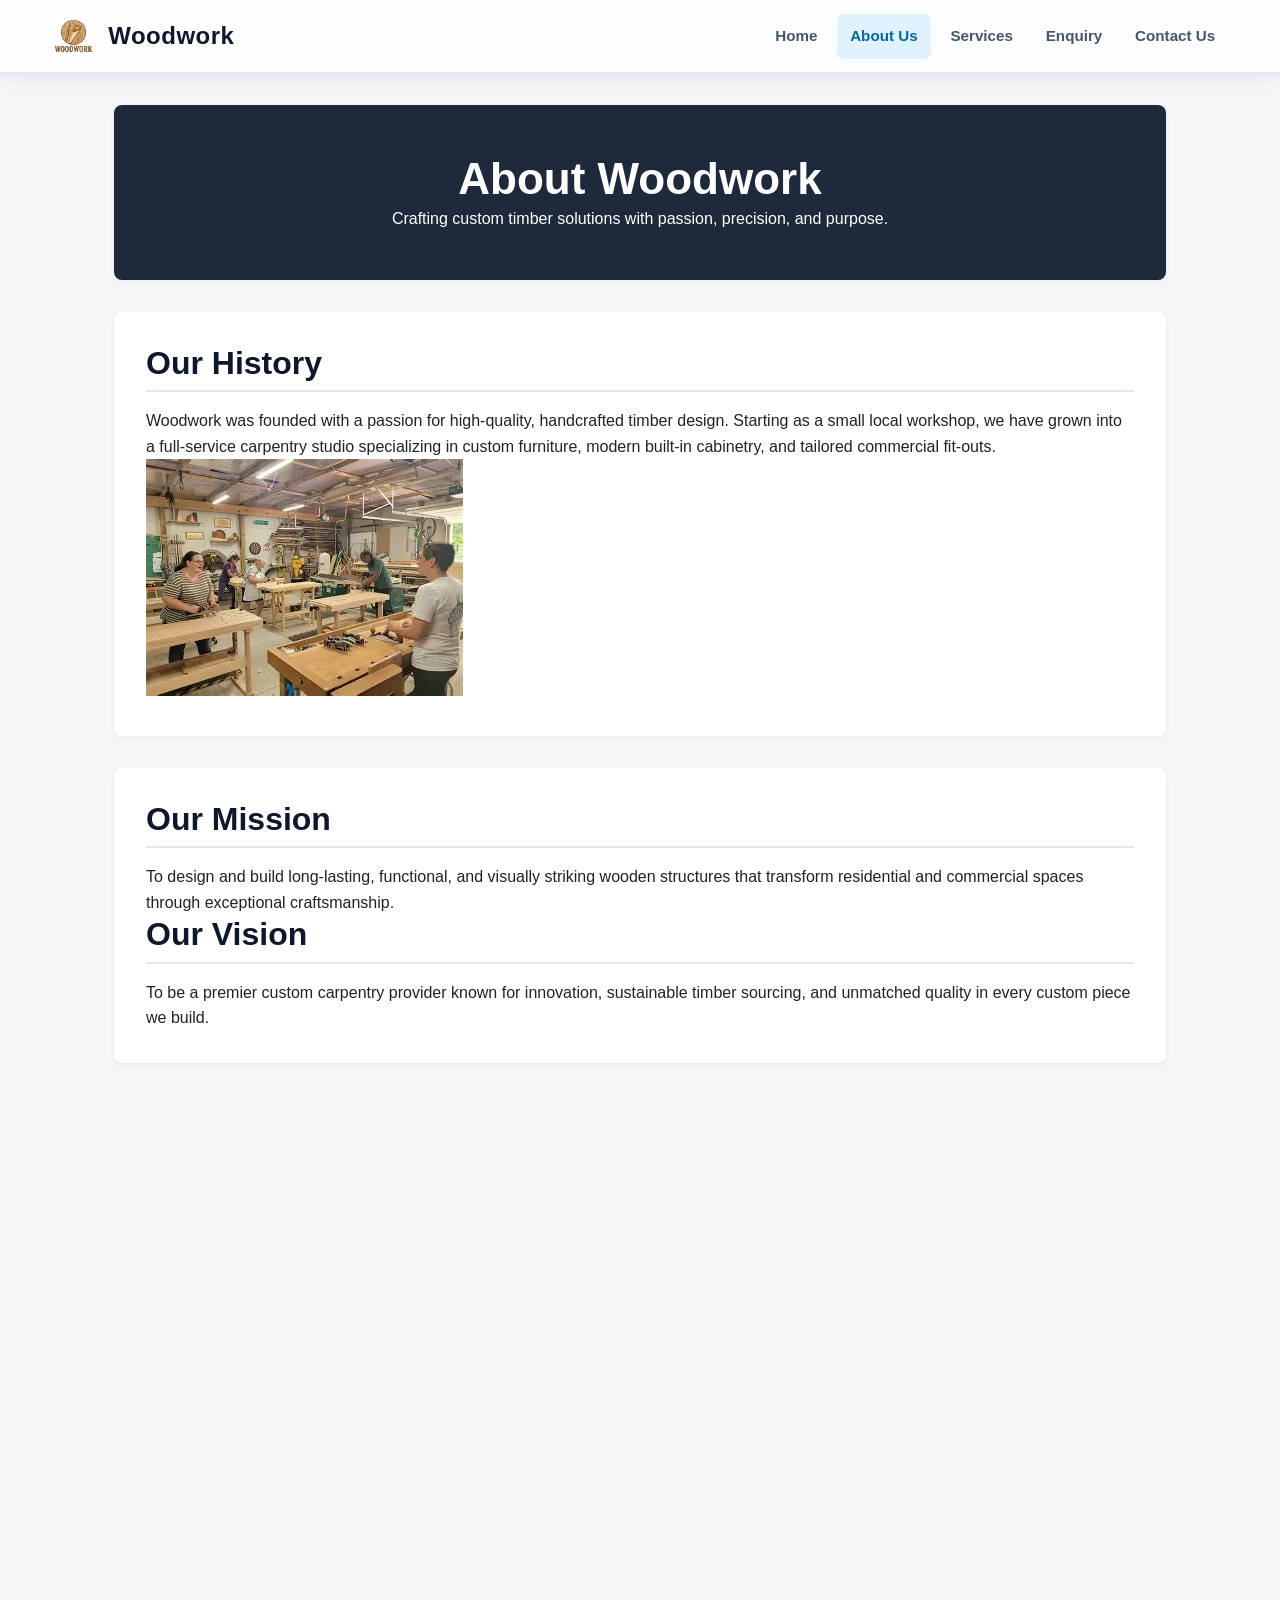
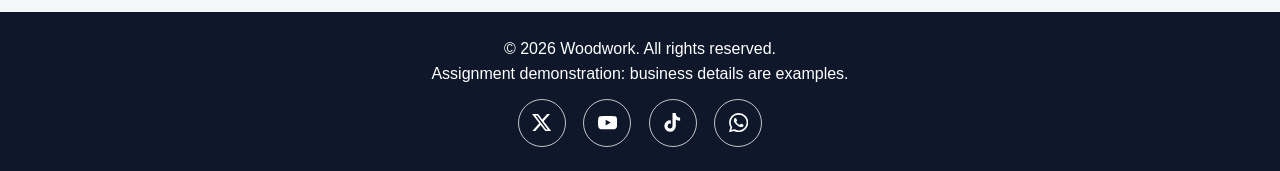
==== commit 5b4582c2: "PUT THE SOCIAL MEDIA LINKS AND ICONS" ====
--- a/about.html
+++ b/about.html
@@ -1,4 +1,4 @@
-<!DOCTYPE html>
+﻿<!DOCTYPE html>
 <html lang="en">
 <head>
     <!-- Metadata configuration for responsive web design -->
@@ -122,9 +122,10 @@
         <p>&copy; <span data-current-year></span> Woodwork. All rights reserved.</p>
         <p>Assignment demonstration: business details are examples.</p>
         <nav class="social-links" aria-label="Social media">
-            <a href="https://x.com/KgopotsoNg26329" target="_blank" rel="noopener noreferrer">X</a>
-            <a href="https://www.tiktok.com/@kgopotso4560" target="_blank" rel="noopener noreferrer">TikTok</a>
-            <a href="https://wa.me/27763648256" target="_blank" rel="noopener noreferrer">WhatsApp</a>
+            <a class="social-icon-link" href="https://x.com/KgopotsoNg26329" target="_blank" rel="noopener noreferrer" aria-label="X"><svg class="social-icon" viewBox="0 0 24 24" aria-hidden="true"><path d="M18.901 1.153h3.68l-8.04 9.19L24 22.654h-7.406l-5.8-7.584-6.642 7.584H.47l8.6-9.83L0 1.153h7.594l5.243 6.932zm-1.292 19.49h2.039L6.486 3.05H4.298z"/></svg></a>
+            <span class="social-icon-placeholder" role="img" aria-label="YouTube link not set up" title="YouTube link not set up"><svg class="social-icon" viewBox="0 0 24 24" aria-hidden="true"><path d="M23.5 6.2a3 3 0 0 0-2.1-2.1C19.5 3.6 12 3.6 12 3.6s-7.5 0-9.4.5A3 3 0 0 0 .5 6.2 31 31 0 0 0 0 12a31 31 0 0 0 .5 5.8 3 3 0 0 0 2.1 2.1c1.9.5 9.4.5 9.4.5s7.5 0 9.4-.5a3 3 0 0 0 2.1-2.1A31 31 0 0 0 24 12a31 31 0 0 0-.5-5.8ZM9.6 15.6V8.4l6.3 3.6-6.3 3.6Z"/></svg></span>
+            <a class="social-icon-link" href="https://www.tiktok.com/@kgopotso4560" target="_blank" rel="noopener noreferrer" aria-label="TikTok"><svg class="social-icon" viewBox="0 0 24 24" aria-hidden="true"><path d="M19.321 5.562a5.124 5.124 0 0 1-3.006-3.006A5.092 5.092 0 0 1 16.03 0h-4.137v16.348a3.03 3.03 0 1 1-2.08-2.879V9.24a7.16 7.16 0 1 0 6.217 7.108V8.014a9.21 9.21 0 0 0 5.378 1.724V5.6a5.087 5.087 0 0 1-2.087-.038Z"/></svg></a>
+            <a class="social-icon-link" href="https://wa.me/27763648256" target="_blank" rel="noopener noreferrer" aria-label="WhatsApp"><svg class="social-icon" viewBox="0 0 24 24" aria-hidden="true"><path d="M20.52 3.48A11.86 11.86 0 0 0 12.07 0C5.48 0 .12 5.36.12 11.95c0 2.1.55 4.15 1.6 5.96L.02 24l6.24-1.64a11.9 11.9 0 0 0 5.8 1.48h.01c6.59 0 11.95-5.36 11.95-11.95 0-3.2-1.25-6.2-3.5-8.41ZM12.07 21.8h-.01a9.9 9.9 0 0 1-5.04-1.38l-.36-.21-3.7.97.99-3.6-.23-.37a9.86 9.86 0 0 1-1.51-5.26c0-5.44 4.43-9.87 9.88-9.87a9.8 9.8 0 0 1 6.98 2.89 9.8 9.8 0 0 1 2.89 6.99c0 5.44-4.43 9.87-9.89 9.87Zm5.42-7.39c-.3-.15-1.75-.86-2.02-.96-.27-.1-.47-.15-.67.15-.2.3-.77.96-.94 1.16-.17.2-.35.22-.65.07-.3-.15-1.26-.47-2.4-1.49-.89-.79-1.49-1.76-1.66-2.06-.18-.3-.02-.46.13-.61.13-.13.3-.35.45-.52.15-.18.2-.3.3-.5.1-.2.05-.38-.03-.53-.07-.15-.67-1.61-.92-2.2-.24-.58-.48-.5-.67-.51h-.57c-.2 0-.52.08-.79.38-.27.3-1.04 1.01-1.04 2.47s1.07 2.87 1.22 3.07c.15.2 2.1 3.2 5.08 4.49.71.3 1.27.49 1.7.63.72.23 1.37.2 1.88.12.57-.08 1.75-.71 2-1.41.25-.7.25-1.3.17-1.42-.08-.13-.27-.2-.57-.35Z"/></svg></a>
         </nav>
     </footer>
 
--- a/css/styles.css
+++ b/css/styles.css
@@ -530,7 +530,8 @@
     display: flex;
     justify-content: center;
     flex-wrap: wrap;
-    gap: 1rem;
+    align-items: center;
+    gap: 1.1rem;
     margin-top: 0.75rem;
 }
 
@@ -540,9 +541,73 @@
     font-weight: 700;
 }
 
+.social-icon-link,
+.social-icon-placeholder {
+    position: relative;
+    display: inline-flex;
+    align-items: center;
+    justify-content: center;
+    width: 3rem;
+    height: 3rem;
+    overflow: hidden;
+    border: 1px solid rgba(255, 255, 255, 0.75);
+    border-radius: 50%;
+    color: #ffffff;
+    isolation: isolate;
+}
+
+.social-icon-link {
+    text-decoration: none;
+}
+
+.social-icon-placeholder {
+    cursor: default;
+}
+
+.social-icon-link::before,
+.social-icon-placeholder::before {
+    position: absolute;
+    z-index: -1;
+    inset: 0;
+    background: #20c96b;
+    content: "";
+    transform: translateY(101%);
+    transition: transform 0.3s ease;
+}
+
+.social-icon-link:hover::before,
+.social-icon-link:focus-visible::before,
+.social-icon-placeholder:hover::before {
+    transform: translateY(0);
+}
+
+.social-icon-link:hover,
+.social-icon-link:focus-visible,
+.social-icon-placeholder:hover {
+    color: #0f172a;
+}
+
+.social-icon {
+    position: relative;
+    z-index: 1;
+    display: block;
+    width: 1.2rem;
+    height: 1.2rem;
+    fill: currentColor;
+    transition: color 0.3s ease;
+}
+
 .social-links a:hover,
 .contact-info-section a:hover {
     text-decoration-thickness: 2px;
+}
+
+@media (prefers-reduced-motion: reduce) {
+    .social-icon-link::before,
+    .social-icon-placeholder::before,
+    .social-icon {
+        transition: none;
+    }
 }
 
 /* Phone layout: replaces the desktop links with a collapsible menu. */
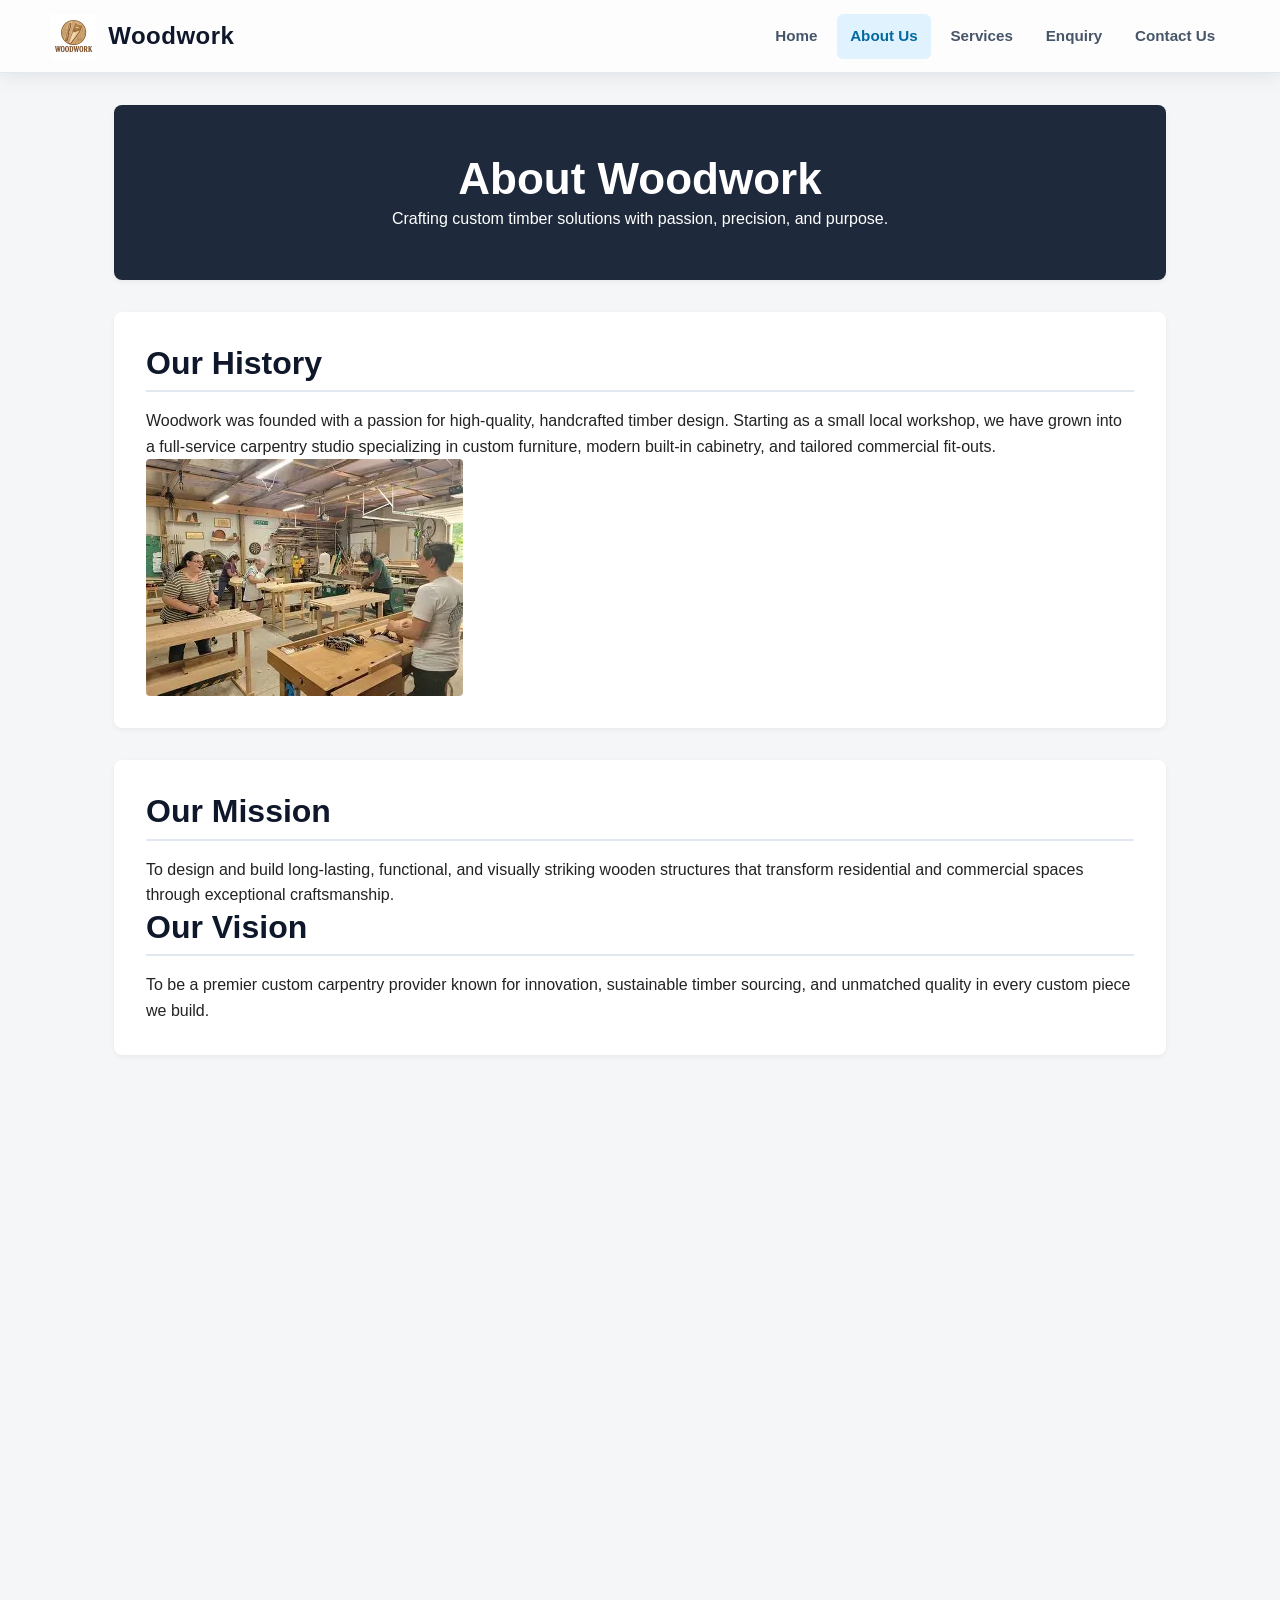
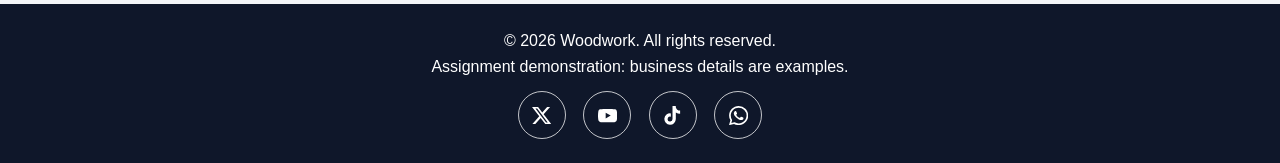
==== commit 63625801: "addded ajax and updated the readme" ====
--- a/about.html
+++ b/about.html
@@ -24,6 +24,7 @@
     
     <!-- External CSS link for styling -->
     <link rel="stylesheet" href="css/styles.css">
+    <link rel="icon" type="image/png" sizes="180x180" href="images/logo-optimized.png">
     <script src="js/site.js" defer></script>
 </head>
 <body>
@@ -34,7 +35,7 @@
     <header class="navbar">
         <div class="logo-container">
             <!-- Logo Image Placeholder -->
-            <img src="images/logo-placeholder.png" alt="Woodwork Logo" class="site-logo" width="45" height="45" decoding="async">
+            <img src="images/logo-optimized.png" alt="Woodwork Logo" class="site-logo" width="45" height="45" decoding="async">
             <span class="brand-name">Woodwork</span>
         </div>
 
@@ -123,7 +124,7 @@
         <p>Assignment demonstration: business details are examples.</p>
         <nav class="social-links" aria-label="Social media">
             <a class="social-icon-link" href="https://x.com/KgopotsoNg26329" target="_blank" rel="noopener noreferrer" aria-label="X"><svg class="social-icon" viewBox="0 0 24 24" aria-hidden="true"><path d="M18.901 1.153h3.68l-8.04 9.19L24 22.654h-7.406l-5.8-7.584-6.642 7.584H.47l8.6-9.83L0 1.153h7.594l5.243 6.932zm-1.292 19.49h2.039L6.486 3.05H4.298z"/></svg></a>
-            <span class="social-icon-placeholder" role="img" aria-label="YouTube link not set up" title="YouTube link not set up"><svg class="social-icon" viewBox="0 0 24 24" aria-hidden="true"><path d="M23.5 6.2a3 3 0 0 0-2.1-2.1C19.5 3.6 12 3.6 12 3.6s-7.5 0-9.4.5A3 3 0 0 0 .5 6.2 31 31 0 0 0 0 12a31 31 0 0 0 .5 5.8 3 3 0 0 0 2.1 2.1c1.9.5 9.4.5 9.4.5s7.5 0 9.4-.5a3 3 0 0 0 2.1-2.1A31 31 0 0 0 24 12a31 31 0 0 0-.5-5.8ZM9.6 15.6V8.4l6.3 3.6-6.3 3.6Z"/></svg></span>
+            <a class="social-icon-link" href="https://www.youtube.com/@KgopotsoNgwato" target="_blank" rel="noopener noreferrer" aria-label="YouTube"><svg class="social-icon" viewBox="0 0 24 24" aria-hidden="true"><path d="M23.5 6.2a3 3 0 0 0-2.1-2.1C19.5 3.6 12 3.6 12 3.6s-7.5 0-9.4.5A3 3 0 0 0 .5 6.2 31 31 0 0 0 0 12a31 31 0 0 0 .5 5.8 3 3 0 0 0 2.1 2.1c1.9.5 9.4.5 9.4.5s7.5 0 9.4-.5a3 3 0 0 0 2.1-2.1A31 31 0 0 0 24 12a31 31 0 0 0-.5-5.8ZM9.6 15.6V8.4l6.3 3.6-6.3 3.6Z"/></svg></a>
             <a class="social-icon-link" href="https://www.tiktok.com/@kgopotso4560" target="_blank" rel="noopener noreferrer" aria-label="TikTok"><svg class="social-icon" viewBox="0 0 24 24" aria-hidden="true"><path d="M19.321 5.562a5.124 5.124 0 0 1-3.006-3.006A5.092 5.092 0 0 1 16.03 0h-4.137v16.348a3.03 3.03 0 1 1-2.08-2.879V9.24a7.16 7.16 0 1 0 6.217 7.108V8.014a9.21 9.21 0 0 0 5.378 1.724V5.6a5.087 5.087 0 0 1-2.087-.038Z"/></svg></a>
             <a class="social-icon-link" href="https://wa.me/27763648256" target="_blank" rel="noopener noreferrer" aria-label="WhatsApp"><svg class="social-icon" viewBox="0 0 24 24" aria-hidden="true"><path d="M20.52 3.48A11.86 11.86 0 0 0 12.07 0C5.48 0 .12 5.36.12 11.95c0 2.1.55 4.15 1.6 5.96L.02 24l6.24-1.64a11.9 11.9 0 0 0 5.8 1.48h.01c6.59 0 11.95-5.36 11.95-11.95 0-3.2-1.25-6.2-3.5-8.41ZM12.07 21.8h-.01a9.9 9.9 0 0 1-5.04-1.38l-.36-.21-3.7.97.99-3.6-.23-.37a9.86 9.86 0 0 1-1.51-5.26c0-5.44 4.43-9.87 9.88-9.87a9.8 9.8 0 0 1 6.98 2.89 9.8 9.8 0 0 1 2.89 6.99c0 5.44-4.43 9.87-9.89 9.87Zm5.42-7.39c-.3-.15-1.75-.86-2.02-.96-.27-.1-.47-.15-.67.15-.2.3-.77.96-.94 1.16-.17.2-.35.22-.65.07-.3-.15-1.26-.47-2.4-1.49-.89-.79-1.49-1.76-1.66-2.06-.18-.3-.02-.46.13-.61.13-.13.3-.35.45-.52.15-.18.2-.3.3-.5.1-.2.05-.38-.03-.53-.07-.15-.67-1.61-.92-2.2-.24-.58-.48-.5-.67-.51h-.57c-.2 0-.52.08-.79.38-.27.3-1.04 1.01-1.04 2.47s1.07 2.87 1.22 3.07c.15.2 2.1 3.2 5.08 4.49.71.3 1.27.49 1.7.63.72.23 1.37.2 1.88.12.57-.08 1.75-.71 2-1.41.25-.7.25-1.3.17-1.42-.08-.13-.27-.2-.57-.35Z"/></svg></a>
         </nav>
--- a/css/styles.css
+++ b/css/styles.css
@@ -195,7 +195,7 @@
 /* Main call-to-action link and hover state. */
 .cta-button {
     display: inline-block;
-    background-color: #0284c7;
+    background-color: #0369a1;
     color: #ffffff;
     padding: 0.8rem 1.8rem;
     text-decoration: none;
@@ -205,7 +205,7 @@
 }
 
 .cta-button:hover {
-    background-color: #0369a1;
+    background-color: #075985;
 }
 
 /* Header banner used on the inner pages. */
@@ -243,7 +243,7 @@
 /* Responsive grid used for service, team, and content cards. */
 .card-grid {
     display: grid;
-    grid-template-columns: repeat(auto-fit, minmax(280px, 1fr));
+    grid-template-columns: repeat(auto-fit, minmax(min(100%, 280px), 1fr));
     gap: 1.5rem;
     margin-top: 1rem;
 }
@@ -263,6 +263,13 @@
     object-fit: cover;
     border-radius: 4px;
     margin-bottom: 1rem;
+}
+
+.section-img {
+    display: block;
+    max-width: 100%;
+    height: auto;
+    border-radius: 4px;
 }
 
 img[data-lightbox] {
@@ -432,6 +439,12 @@
     box-shadow: 0 0 0 3px rgba(2, 132, 199, 0.18);
 }
 
+.form-group input[aria-invalid="true"],
+.form-group select[aria-invalid="true"],
+.form-group textarea[aria-invalid="true"] {
+    border-color: #b91c1c;
+}
+
 .form-status {
     min-height: 1.6rem;
     margin-top: 1rem;
@@ -445,6 +458,10 @@
 
 .form-status.error {
     color: #b91c1c;
+}
+
+.form-status.pending {
+    color: #475569;
 }
 
 .video-section {
@@ -497,7 +514,7 @@
 
 /* Form submit button and hover state. */
 .submit-btn {
-    background-color: #0284c7;
+    background-color: #0369a1;
     color: #ffffff;
     border: none;
     padding: 0.8rem 2rem;
@@ -507,7 +524,7 @@
 }
 
 .submit-btn:hover {
-    background-color: #0369a1;
+    background-color: #075985;
 }
 
 .cta-button:focus-visible,
